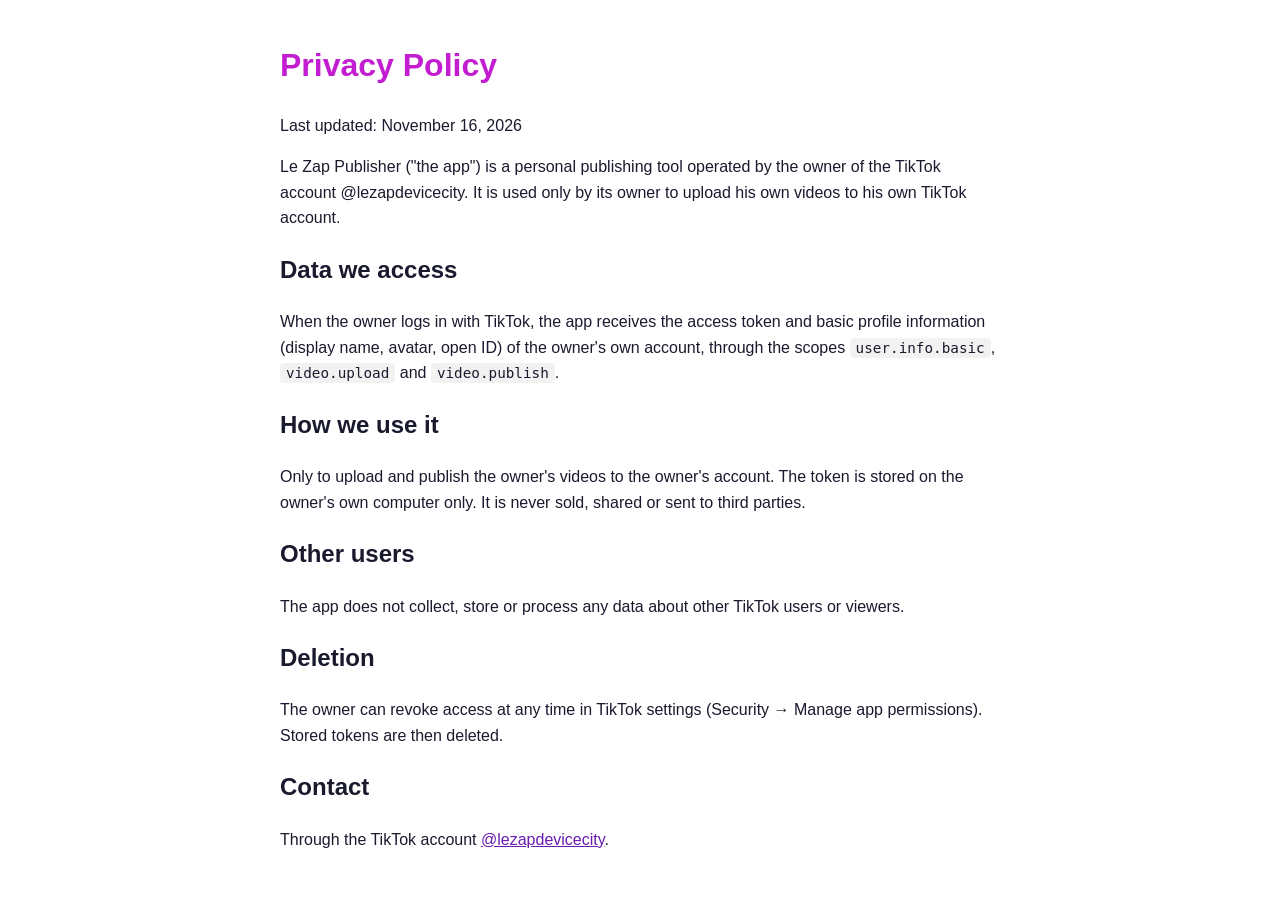
==== privacy.html @ 942cb8c8 "Pages publiques de Le Zap Publisher (accueil, confidentialité, conditions, retour d'autorisation) Co" ====
<!doctype html><html lang="en"><head><meta charset="utf-8"><meta name="viewport" content="width=device-width,initial-scale=1"><title>Privacy Policy – Le Zap Publisher</title><link rel="stylesheet" href="style.css"></head><body>
<h1>Privacy Policy</h1><p>Last updated: November 16, 2026</p>
<p>Le Zap Publisher ("the app") is a personal publishing tool operated by the owner of the TikTok account @lezapdevicecity. It is used only by its owner to upload his own videos to his own TikTok account.</p>
<h2>Data we access</h2>
<p>When the owner logs in with TikTok, the app receives the access token and basic profile information (display name, avatar, open ID) of the owner's own account, through the scopes <code>user.info.basic</code>, <code>video.upload</code> and <code>video.publish</code>.</p>
<h2>How we use it</h2>
<p>Only to upload and publish the owner's videos to the owner's account. The token is stored on the owner's own computer only. It is never sold, shared or sent to third parties.</p>
<h2>Other users</h2>
<p>The app does not collect, store or process any data about other TikTok users or viewers.</p>
<h2>Deletion</h2>
<p>The owner can revoke access at any time in TikTok settings (Security → Manage app permissions). Stored tokens are then deleted.</p>
<h2>Contact</h2><p>Through the TikTok account <a href="https://www.tiktok.com/@lezapdevicecity">@lezapdevicecity</a>.</p>
</body></html>
---- style.css ----
body{font-family:-apple-system,Segoe UI,Roboto,sans-serif;max-width:720px;margin:40px auto;padding:0 16px;line-height:1.6;color:#1a1a2e;background:#fff}
h1{color:#c21dd1}a{color:#6a1bb0}code{background:#f2f2f2;padding:2px 6px;border-radius:4px;font-size:1.1em}
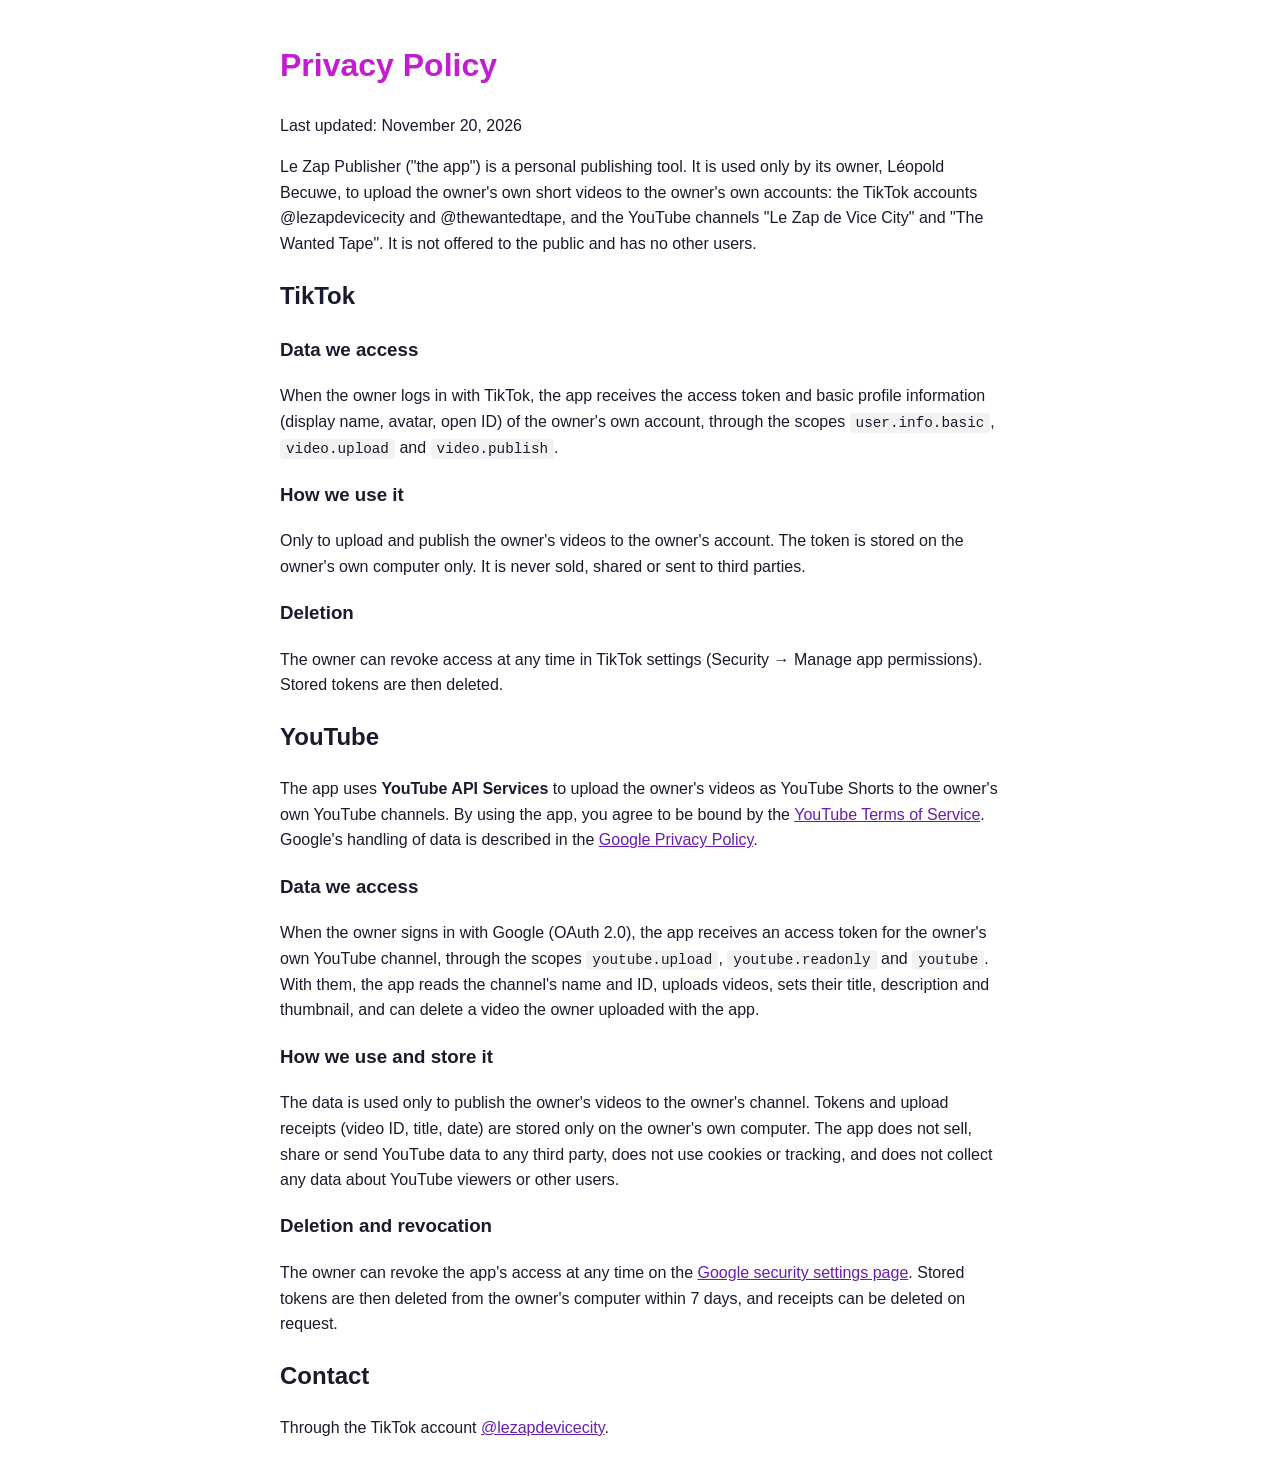
==== commit 69c7aa71: "Add YouTube API Services section to privacy policy, terms and home page Co-Authored-By: Claude Opus " ====
--- a/privacy.html
+++ b/privacy.html
@@ -1,13 +1,23 @@
 <!doctype html><html lang="en"><head><meta charset="utf-8"><meta name="viewport" content="width=device-width,initial-scale=1"><title>Privacy Policy – Le Zap Publisher</title><link rel="stylesheet" href="style.css"></head><body>
-<h1>Privacy Policy</h1><p>Last updated: November 16, 2026</p>
-<p>Le Zap Publisher ("the app") is a personal publishing tool operated by the owner of the TikTok account @lezapdevicecity. It is used only by its owner to upload his own videos to his own TikTok account.</p>
-<h2>Data we access</h2>
+<h1>Privacy Policy</h1><p>Last updated: November 20, 2026</p>
+<p>Le Zap Publisher ("the app") is a personal publishing tool. It is used only by its owner, Léopold Becuwe, to upload the owner's own short videos to the owner's own accounts: the TikTok accounts @lezapdevicecity and @thewantedtape, and the YouTube channels "Le Zap de Vice City" and "The Wanted Tape". It is not offered to the public and has no other users.</p>
+
+<h2>TikTok</h2>
+<h3>Data we access</h3>
 <p>When the owner logs in with TikTok, the app receives the access token and basic profile information (display name, avatar, open ID) of the owner's own account, through the scopes <code>user.info.basic</code>, <code>video.upload</code> and <code>video.publish</code>.</p>
-<h2>How we use it</h2>
+<h3>How we use it</h3>
 <p>Only to upload and publish the owner's videos to the owner's account. The token is stored on the owner's own computer only. It is never sold, shared or sent to third parties.</p>
-<h2>Other users</h2>
-<p>The app does not collect, store or process any data about other TikTok users or viewers.</p>
-<h2>Deletion</h2>
+<h3>Deletion</h3>
 <p>The owner can revoke access at any time in TikTok settings (Security → Manage app permissions). Stored tokens are then deleted.</p>
+
+<h2>YouTube</h2>
+<p>The app uses <strong>YouTube API Services</strong> to upload the owner's videos as YouTube Shorts to the owner's own YouTube channels. By using the app, you agree to be bound by the <a href="https://www.youtube.com/t/terms">YouTube Terms of Service</a>. Google's handling of data is described in the <a href="https://policies.google.com/privacy">Google Privacy Policy</a>.</p>
+<h3>Data we access</h3>
+<p>When the owner signs in with Google (OAuth 2.0), the app receives an access token for the owner's own YouTube channel, through the scopes <code>youtube.upload</code>, <code>youtube.readonly</code> and <code>youtube</code>. With them, the app reads the channel's name and ID, uploads videos, sets their title, description and thumbnail, and can delete a video the owner uploaded with the app.</p>
+<h3>How we use and store it</h3>
+<p>The data is used only to publish the owner's videos to the owner's channel. Tokens and upload receipts (video ID, title, date) are stored only on the owner's own computer. The app does not sell, share or send YouTube data to any third party, does not use cookies or tracking, and does not collect any data about YouTube viewers or other users.</p>
+<h3>Deletion and revocation</h3>
+<p>The owner can revoke the app's access at any time on the <a href="https://security.google.com/settings/security/permissions">Google security settings page</a>. Stored tokens are then deleted from the owner's computer within 7 days, and receipts can be deleted on request.</p>
+
 <h2>Contact</h2><p>Through the TikTok account <a href="https://www.tiktok.com/@lezapdevicecity">@lezapdevicecity</a>.</p>
 </body></html>
